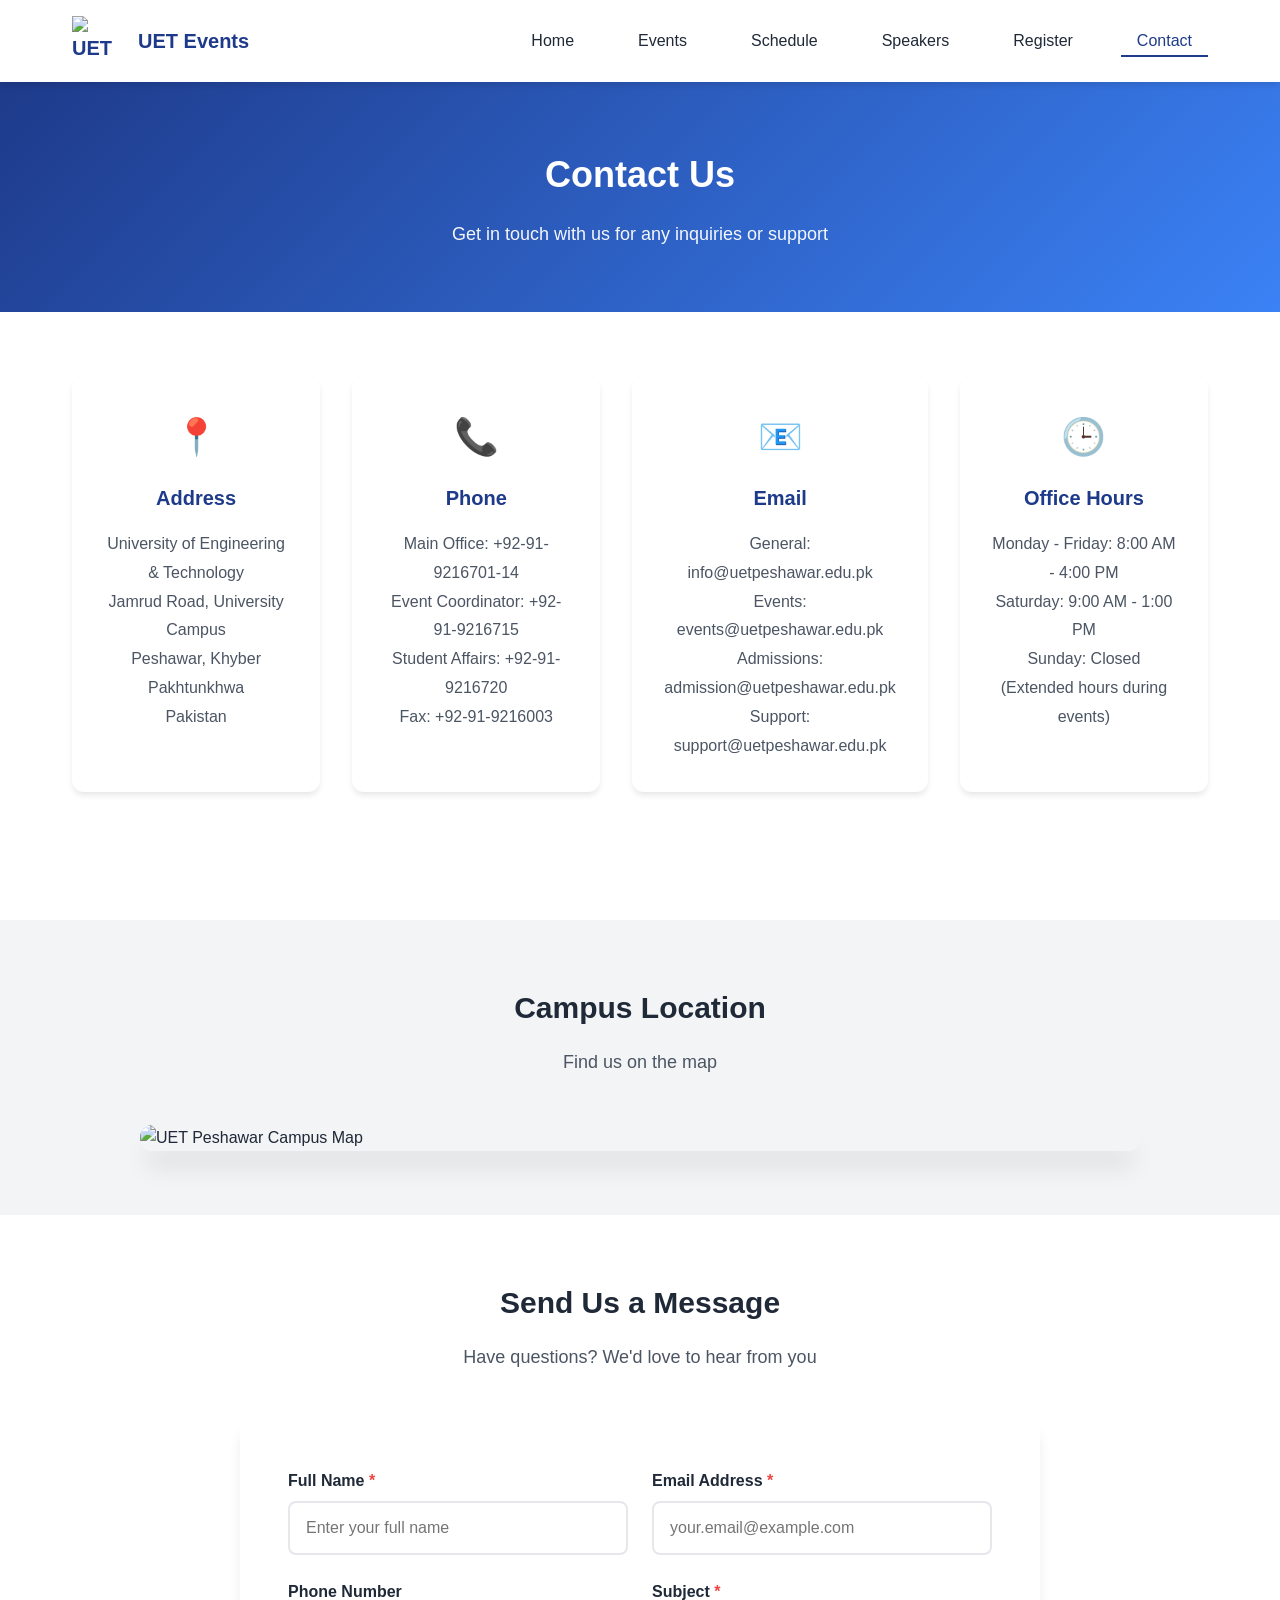
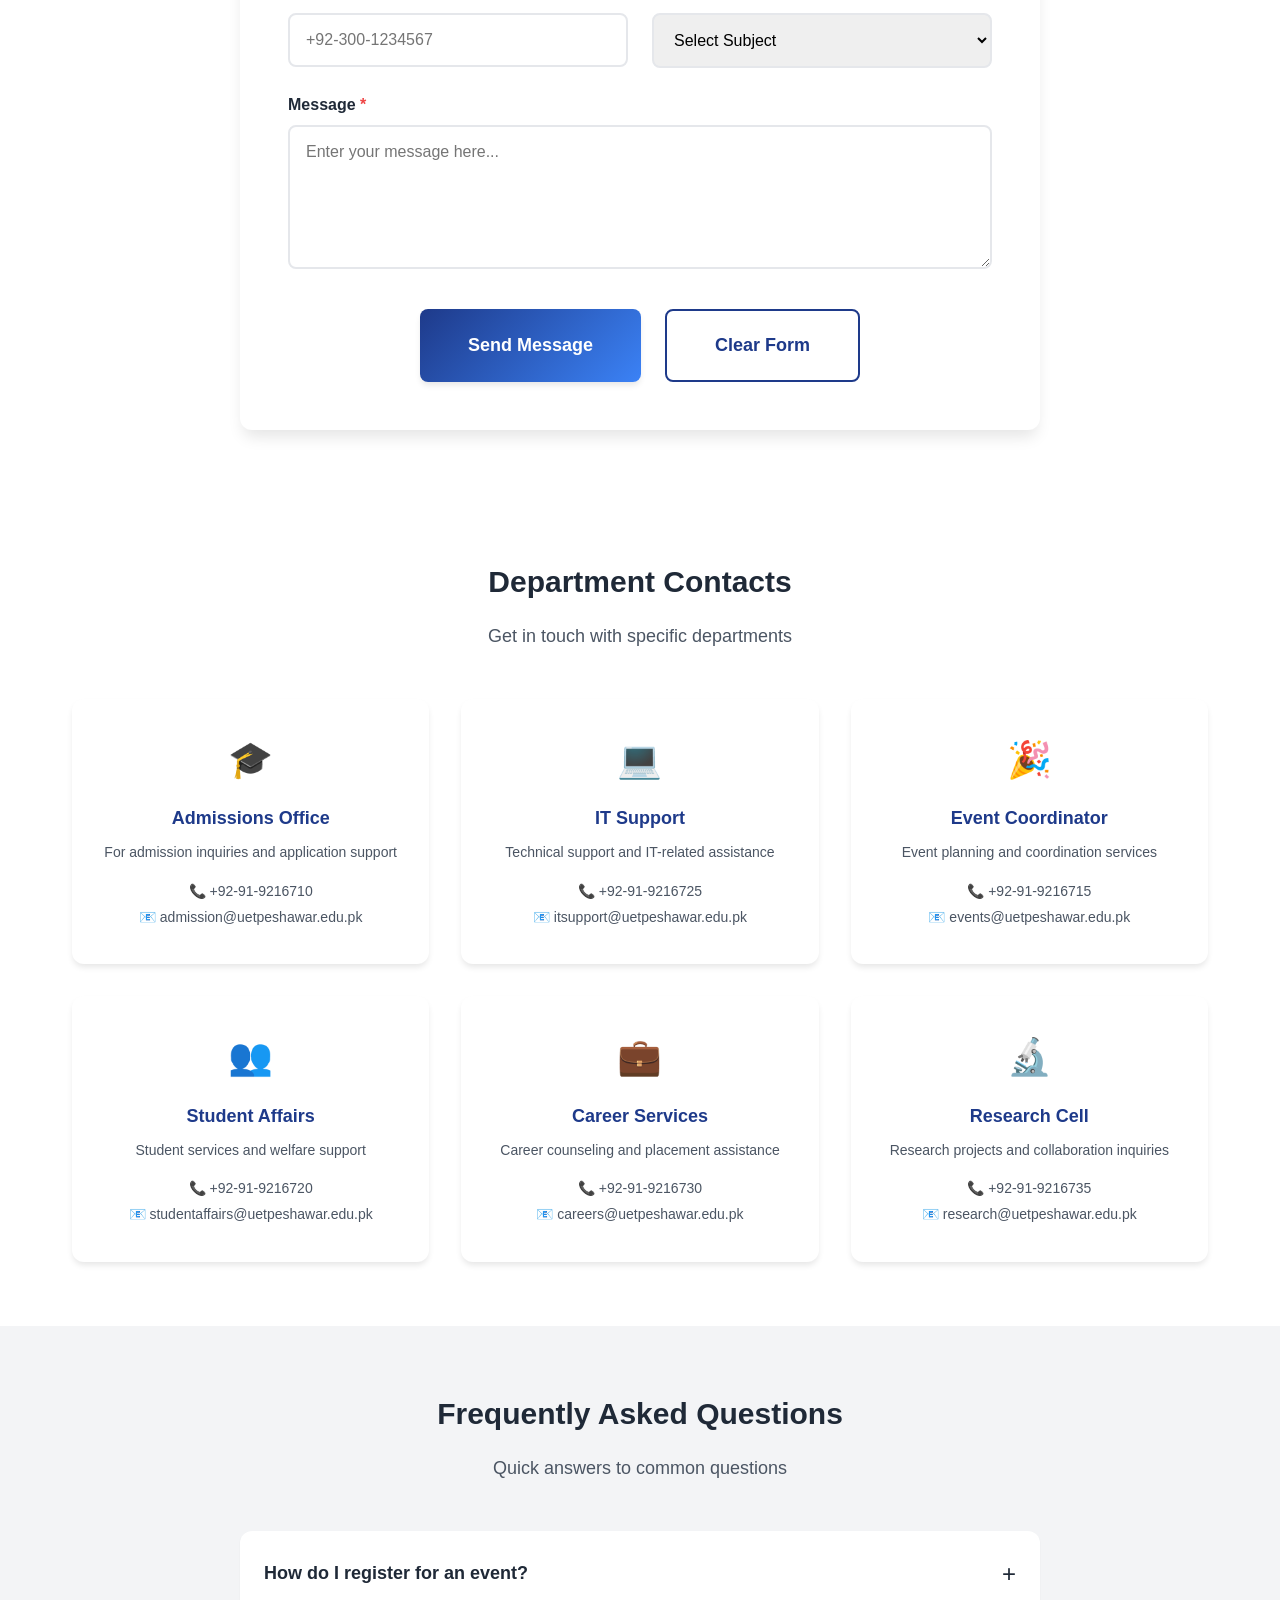
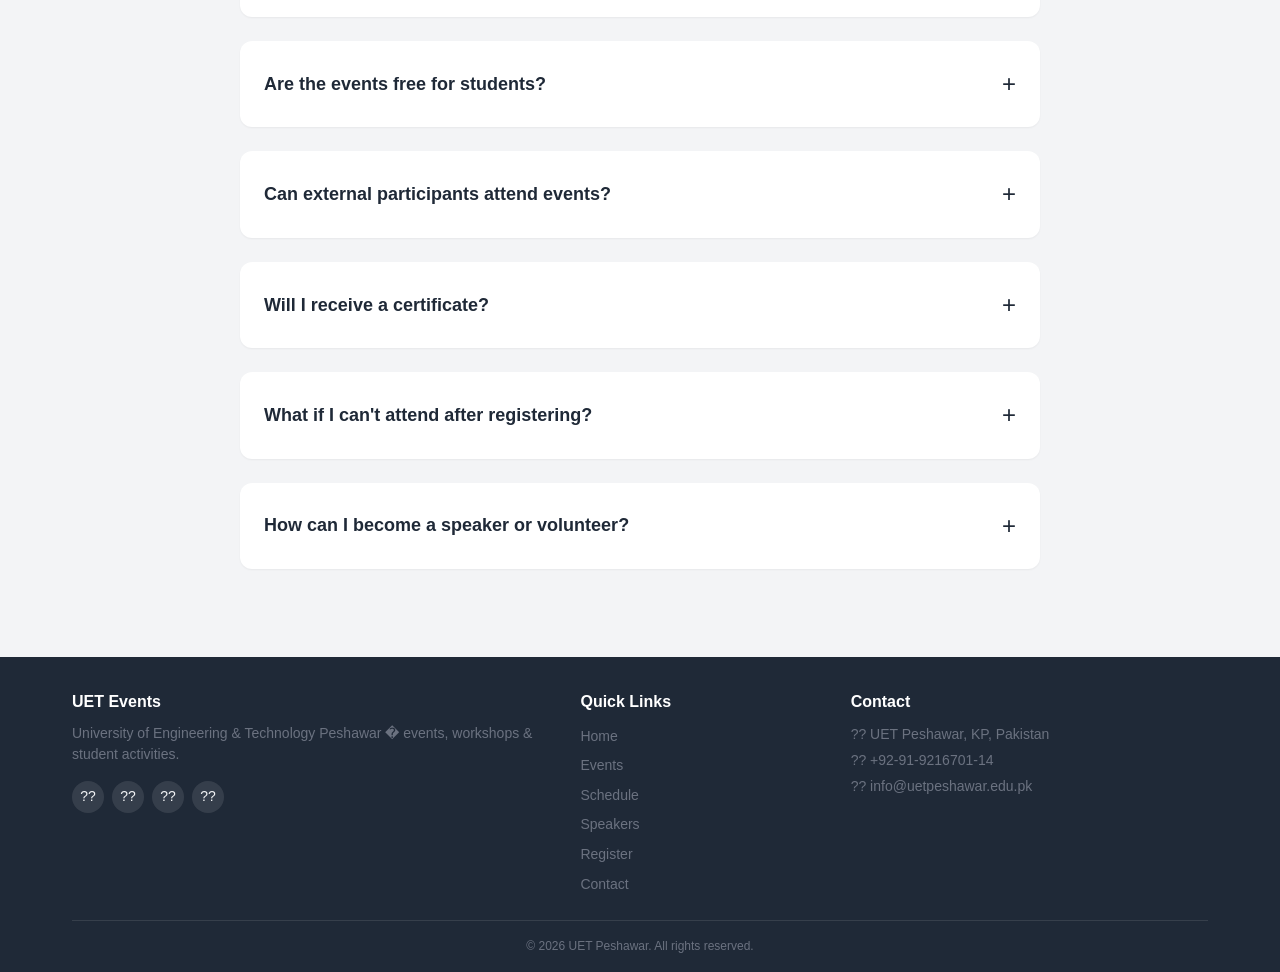
==== contact.html @ 7196884f "Summer Web Development Assignment University Events" ====
<!DOCTYPE html>
<html lang="en">
<head>
    <meta charset="UTF-8">
    <meta name="viewport" content="width=device-width, initial-scale=1.0">
    <meta name="description" content="Contact UET Peshawar Event Management - Get in touch with us">
    <meta name="keywords" content="Contact UET, University Contact, Event Inquiries">
    <title>Contact Us | UET Events - University Event Management</title>
    <link rel="stylesheet" href="style.css">
</head>
<body>
    <!-- Navigation Bar -->
    <header>
        <nav class="navbar">
            <div class="container nav-container">
                <div class="logo">
                    <img src="https://via.placeholder.com/50x50/1e3a8a/ffffff?text=UET" alt="UET Peshawar Logo" class="logo-img">
                    <span class="logo-text">UET Events</span>
                </div>
                
                <input type="checkbox" id="menu-toggle" class="menu-toggle">
                <label for="menu-toggle" class="menu-icon">
                    <span></span>
                    <span></span>
                    <span></span>
                </label>
                
                <ul class="nav-links">
                    <li><a href="index.html" class="nav-link">Home</a></li>
                    <li><a href="events.html" class="nav-link">Events</a></li>
                    <li><a href="schedule.html" class="nav-link">Schedule</a></li>
                    <li><a href="speakers.html" class="nav-link">Speakers</a></li>
                    <li><a href="register.html" class="nav-link">Register</a></li>
                    <li><a href="contact.html" class="nav-link active">Contact</a></li>
                </ul>
            </div>
        </nav>
    </header>

    <!-- Page Header -->
    <section class="page-header">
        <div class="container">
            <h1 class="page-title">Contact Us</h1>
            <p class="page-subtitle">Get in touch with us for any inquiries or support</p>
        </div>
    </section>

    <!-- Main Content -->
    <main>
        <!-- Contact Information Section -->
        <section class="contact-info-section section">
            <div class="container">
                <div class="contact-info-grid">
                    <!-- Address Card -->
                    <div class="info-card">
                        <div class="info-icon">📍</div>
                        <h3 class="info-title">Address</h3>
                        <p class="info-text">
                            University of Engineering & Technology<br>
                            Jamrud Road, University Campus<br>
                            Peshawar, Khyber Pakhtunkhwa<br>
                            Pakistan
                        </p>
                    </div>

                    <!-- Phone Card -->
                    <div class="info-card">
                        <div class="info-icon">📞</div>
                        <h3 class="info-title">Phone</h3>
                        <p class="info-text">
                            Main Office: +92-91-9216701-14<br>
                            Event Coordinator: +92-91-9216715<br>
                            Student Affairs: +92-91-9216720<br>
                            Fax: +92-91-9216003
                        </p>
                    </div>

                    <!-- Email Card -->
                    <div class="info-card">
                        <div class="info-icon">📧</div>
                        <h3 class="info-title">Email</h3>
                        <p class="info-text">
                            General: info@uetpeshawar.edu.pk<br>
                            Events: events@uetpeshawar.edu.pk<br>
                            Admissions: admission@uetpeshawar.edu.pk<br>
                            Support: support@uetpeshawar.edu.pk
                        </p>
                    </div>

                    <!-- Office Hours Card -->
                    <div class="info-card">
                        <div class="info-icon">🕒</div>
                        <h3 class="info-title">Office Hours</h3>
                        <p class="info-text">
                            Monday - Friday: 8:00 AM - 4:00 PM<br>
                            Saturday: 9:00 AM - 1:00 PM<br>
                            Sunday: Closed<br>
                            (Extended hours during events)
                        </p>
                    </div>
                </div>
            </div>
        </section>

        <!-- Map Section -->
        <section class="map-section section">
            <div class="container">
                <h2 class="section-title">Campus Location</h2>
                <p class="section-subtitle">Find us on the map</p>
                
                <div class="map-container">
                    <img src="https://images.unsplash.com/photo-1569336415962-a4bd9f69cd83?w=1000&h=600&fit=crop" alt="UET Peshawar Campus Map" class="campus-map">
                </div>
            </div>
        </section>

        <!-- Contact Form Section -->
        <section class="contact-form-section section">
            <div class="container">
                <div class="contact-form-wrapper">
                    <div class="contact-form-intro">
                        <h2 class="section-title">Send Us a Message</h2>
                        <p class="section-subtitle">Have questions? We'd love to hear from you</p>
                    </div>

                    <form class="contact-form" action="#" method="post">
                        <div class="form-row">
                            <div class="form-group">
                                <label for="name" class="form-label">Full Name <span class="required">*</span></label>
                                <input 
                                    type="text" 
                                    id="name" 
                                    name="name" 
                                    class="form-input" 
                                    placeholder="Enter your full name" 
                                    required
                                >
                            </div>

                            <div class="form-group">
                                <label for="contact-email" class="form-label">Email Address <span class="required">*</span></label>
                                <input 
                                    type="email" 
                                    id="contact-email" 
                                    name="email" 
                                    class="form-input" 
                                    placeholder="your.email@example.com" 
                                    required
                                >
                            </div>
                        </div>

                        <div class="form-row">
                            <div class="form-group">
                                <label for="contact-phone" class="form-label">Phone Number</label>
                                <input 
                                    type="tel" 
                                    id="contact-phone" 
                                    name="phone" 
                                    class="form-input" 
                                    placeholder="+92-300-1234567"
                                    pattern="[+0-9\-]{10,15}"
                                >
                            </div>

                            <div class="form-group">
                                <label for="subject" class="form-label">Subject <span class="required">*</span></label>
                                <select id="subject" name="subject" class="form-select" required>
                                    <option value="">Select Subject</option>
                                    <option value="general">General Inquiry</option>
                                    <option value="event-info">Event Information</option>
                                    <option value="registration">Registration Support</option>
                                    <option value="technical">Technical Issue</option>
                                    <option value="feedback">Feedback</option>
                                    <option value="partnership">Partnership Opportunity</option>
                                    <option value="other">Other</option>
                                </select>
                            </div>
                        </div>

                        <div class="form-group">
                            <label for="message" class="form-label">Message <span class="required">*</span></label>
                            <textarea 
                                id="message" 
                                name="message" 
                                class="form-textarea" 
                                rows="6" 
                                placeholder="Enter your message here..." 
                                required
                            ></textarea>
                        </div>

                        <div class="form-buttons">
                            <button type="submit" class="btn btn-primary btn-large">
                                Send Message
                            </button>
                            <button type="reset" class="btn btn-secondary btn-large">
                                Clear Form
                            </button>
                        </div>
                    </form>
                </div>
            </div>
        </section>

        <!-- Quick Contact Cards Section -->
        <section class="quick-contact-section section">
            <div class="container">
                <h2 class="section-title">Department Contacts</h2>
                <p class="section-subtitle">Get in touch with specific departments</p>
                
                <div class="department-grid">
                    <!-- Admissions Office -->
                    <div class="department-card">
                        <div class="department-icon">🎓</div>
                        <h3 class="department-name">Admissions Office</h3>
                        <p class="department-description">For admission inquiries and application support</p>
                        <div class="department-contact">
                            <p>📞 +92-91-9216710</p>
                            <p>📧 admission@uetpeshawar.edu.pk</p>
                        </div>
                    </div>

                    <!-- IT Support -->
                    <div class="department-card">
                        <div class="department-icon">💻</div>
                        <h3 class="department-name">IT Support</h3>
                        <p class="department-description">Technical support and IT-related assistance</p>
                        <div class="department-contact">
                            <p>📞 +92-91-9216725</p>
                            <p>📧 itsupport@uetpeshawar.edu.pk</p>
                        </div>
                    </div>

                    <!-- Event Coordinator -->
                    <div class="department-card">
                        <div class="department-icon">🎉</div>
                        <h3 class="department-name">Event Coordinator</h3>
                        <p class="department-description">Event planning and coordination services</p>
                        <div class="department-contact">
                            <p>📞 +92-91-9216715</p>
                            <p>📧 events@uetpeshawar.edu.pk</p>
                        </div>
                    </div>

                    <!-- Student Affairs -->
                    <div class="department-card">
                        <div class="department-icon">👥</div>
                        <h3 class="department-name">Student Affairs</h3>
                        <p class="department-description">Student services and welfare support</p>
                        <div class="department-contact">
                            <p>📞 +92-91-9216720</p>
                            <p>📧 studentaffairs@uetpeshawar.edu.pk</p>
                        </div>
                    </div>

                    <!-- Career Services -->
                    <div class="department-card">
                        <div class="department-icon">💼</div>
                        <h3 class="department-name">Career Services</h3>
                        <p class="department-description">Career counseling and placement assistance</p>
                        <div class="department-contact">
                            <p>📞 +92-91-9216730</p>
                            <p>📧 careers@uetpeshawar.edu.pk</p>
                        </div>
                    </div>

                    <!-- Research Cell -->
                    <div class="department-card">
                        <div class="department-icon">🔬</div>
                        <h3 class="department-name">Research Cell</h3>
                        <p class="department-description">Research projects and collaboration inquiries</p>
                        <div class="department-contact">
                            <p>📞 +92-91-9216735</p>
                            <p>📧 research@uetpeshawar.edu.pk</p>
                        </div>
                    </div>
                </div>
            </div>
        </section>

        <!-- FAQ Section -->
        <section class="faq-section section">
            <div class="container">
                <h2 class="section-title">Frequently Asked Questions</h2>
                <p class="section-subtitle">Quick answers to common questions</p>
                
                <div class="faq-container">
                    <!-- FAQ Item 1 -->
                    <div class="faq-item">
                        <input type="checkbox" id="faq1" class="faq-toggle">
                        <label for="faq1" class="faq-question">
                            How do I register for an event?
                            <span class="faq-icon">+</span>
                        </label>
                        <div class="faq-answer">
                            <p>Visit our Registration page, fill out the form with your details, select the event you want to attend, and submit. You'll receive a confirmation email with further instructions.</p>
                        </div>
                    </div>

                    <!-- FAQ Item 2 -->
                    <div class="faq-item">
                        <input type="checkbox" id="faq2" class="faq-toggle">
                        <label for="faq2" class="faq-question">
                            Are the events free for students?
                            <span class="faq-icon">+</span>
                        </label>
                        <div class="faq-answer">
                            <p>Most events are free for UET students. Some specialized workshops or conferences may have a nominal fee to cover materials and resources. Check the specific event details for fee information.</p>
                        </div>
                    </div>

                    <!-- FAQ Item 3 -->
                    <div class="faq-item">
                        <input type="checkbox" id="faq3" class="faq-toggle">
                        <label for="faq3" class="faq-question">
                            Can external participants attend events?
                            <span class="faq-icon">+</span>
                        </label>
                        <div class="faq-answer">
                            <p>Yes, many of our events are open to external participants. However, UET students get priority registration. External participants may need to pay a registration fee for certain events.</p>
                        </div>
                    </div>

                    <!-- FAQ Item 4 -->
                    <div class="faq-item">
                        <input type="checkbox" id="faq4" class="faq-toggle">
                        <label for="faq4" class="faq-question">
                            Will I receive a certificate?
                            <span class="faq-icon">+</span>
                        </label>
                        <div class="faq-answer">
                            <p>Yes, certificates of participation or completion are provided for most workshops, seminars, and conferences. Attendance requirements may apply for certificate eligibility.</p>
                        </div>
                    </div>

                    <!-- FAQ Item 5 -->
                    <div class="faq-item">
                        <input type="checkbox" id="faq5" class="faq-toggle">
                        <label for="faq5" class="faq-question">
                            What if I can't attend after registering?
                            <span class="faq-icon">+</span>
                        </label>
                        <div class="faq-answer">
                            <p>Please inform us as soon as possible by emailing events@uetpeshawar.edu.pk. This helps us manage capacity and allows other students to participate.</p>
                        </div>
                    </div>

                    <!-- FAQ Item 6 -->
                    <div class="faq-item">
                        <input type="checkbox" id="faq6" class="faq-toggle">
                        <label for="faq6" class="faq-question">
                            How can I become a speaker or volunteer?
                            <span class="faq-icon">+</span>
                        </label>
                        <div class="faq-answer">
                            <p>We welcome speakers and volunteers! Contact our Event Coordinator at events@uetpeshawar.edu.pk with your details, areas of expertise (for speakers), or your interest in volunteering.</p>
                        </div>
                    </div>
                </div>
            </div>
        </section>
    </main>

    <!-- Footer -->
    <footer class="footer">
        <div class="container">
            <div class="footer-grid">
                <div class="footer-col">
                    <h3 class="footer-title">UET Events</h3>
                    <p class="footer-text">University of Engineering & Technology Peshawar � events, workshops & student activities.</p>
                    <div class="footer-social">
                        <a href="#" class="social-link" aria-label="Facebook">??</a>
                        <a href="#" class="social-link" aria-label="Twitter">??</a>
                        <a href="#" class="social-link" aria-label="LinkedIn">??</a>
                        <a href="#" class="social-link" aria-label="Instagram">??</a>
                    </div>
                </div>
                <div class="footer-col">
                    <h3 class="footer-title">Quick Links</h3>
                    <ul class="footer-links">
                        <li><a href="index.html" class="footer-link">Home</a></li>
                        <li><a href="events.html" class="footer-link">Events</a></li>
                        <li><a href="schedule.html" class="footer-link">Schedule</a></li>
                        <li><a href="speakers.html" class="footer-link">Speakers</a></li>
                        <li><a href="register.html" class="footer-link">Register</a></li>
                        <li><a href="contact.html" class="footer-link">Contact</a></li>
                    </ul>
                </div>
                <div class="footer-col">
                    <h3 class="footer-title">Contact</h3>
                    <ul class="footer-contact">
                        <li>?? UET Peshawar, KP, Pakistan</li>
                        <li>?? +92-91-9216701-14</li>
                        <li>?? info@uetpeshawar.edu.pk</li>
                    </ul>
                </div>
            </div>
            <div class="footer-bottom">
                <p>&copy; 2026 UET Peshawar. All rights reserved.</p>
            </div>
        </div>
    </footer>
</body>
</html>
---- style.css ----
/* ================================
   UNIVERSITY EVENT MANAGEMENT SYSTEM
   CSS Stylesheet
   ================================ */

/* ================================
   1. CSS RESET & VARIABLES
   ================================ */

* {
    margin: 0;
    padding: 0;
    box-sizing: border-box;
}

:root {
    /* Primary Colors - Blue Theme */
    --primary-color: #1e3a8a;
    --primary-light: #3b82f6;
    --primary-dark: #1e40af;
    --accent-color: #60a5fa;
    
    /* Secondary Colors */
    --secondary-color: #6366f1;
    --secondary-light: #818cf8;
    
    /* Neutral Colors */
    --text-dark: #1f2937;
    --text-medium: #4b5563;
    --text-light: #6b7280;
    --bg-white: #ffffff;
    --bg-light: #f3f4f6;
    --bg-lighter: #f9fafb;
    --border-color: #e5e7eb;
    
    /* Status Colors */
    --success: #10b981;
    --warning: #f59e0b;
    --error: #ef4444;
    --info: #06b6d4;
    
    /* Spacing */
    --spacing-xs: 0.5rem;
    --spacing-sm: 1rem;
    --spacing-md: 1.5rem;
    --spacing-lg: 2rem;
    --spacing-xl: 3rem;
    --spacing-xxl: 4rem;
    
    /* Typography */
    --font-family: 'Segoe UI', Tahoma, Geneva, Verdana, sans-serif;
    --font-size-xs: 0.75rem;
    --font-size-sm: 0.875rem;
    --font-size-base: 1rem;
    --font-size-lg: 1.125rem;
    --font-size-xl: 1.25rem;
    --font-size-2xl: 1.5rem;
    --font-size-3xl: 1.875rem;
    --font-size-4xl: 2.25rem;
    --font-size-5xl: 3rem;
    
    /* Borders & Shadows */
    --border-radius: 8px;
    --border-radius-lg: 12px;
    --border-radius-full: 9999px;
    --box-shadow-sm: 0 1px 2px 0 rgba(0, 0, 0, 0.05);
    --box-shadow: 0 4px 6px -1px rgba(0, 0, 0, 0.1);
    --box-shadow-md: 0 10px 15px -3px rgba(0, 0, 0, 0.1);
    --box-shadow-lg: 0 20px 25px -5px rgba(0, 0, 0, 0.1);
    --box-shadow-xl: 0 25px 50px -12px rgba(0, 0, 0, 0.25);
    
    /* Transitions */
    --transition-fast: all 0.15s ease;
    --transition: all 0.3s ease;
    --transition-slow: all 0.5s ease;
    
    /* Container */
    --container-width: 1200px;
}

/* ================================
   2. GLOBAL STYLES
   ================================ */

html {
    scroll-behavior: smooth;
    font-size: 16px;
}

body {
    font-family: var(--font-family);
    font-size: var(--font-size-base);
    line-height: 1.6;
    color: var(--text-dark);
    background-color: var(--bg-white);
    overflow-x: hidden;
}

img {
    max-width: 100%;
    height: auto;
    display: block;
}

a {
    text-decoration: none;
    color: inherit;
    transition: var(--transition);
}

ul, ol {
    list-style: none;
}

/* ================================
   3. UTILITY CLASSES
   ================================ */

.container {
    max-width: var(--container-width);
    margin: 0 auto;
    padding: 0 var(--spacing-lg);
}

.section {
    padding: var(--spacing-xxl) 0;
}

.section-title {
    font-size: var(--font-size-3xl);
    font-weight: 700;
    color: var(--text-dark);
    text-align: center;
    margin-bottom: var(--spacing-sm);
}

.section-subtitle {
    font-size: var(--font-size-lg);
    color: var(--text-medium);
    text-align: center;
    margin-bottom: var(--spacing-xl);
}

.required {
    color: var(--error);
}

/* ================================
   4. NAVIGATION BAR
   ================================ */

.navbar {
    background: var(--bg-white);
    box-shadow: var(--box-shadow);
    position: sticky;
    top: 0;
    z-index: 1000;
    transition: var(--transition);
}

.nav-container {
    display: flex;
    justify-content: space-between;
    align-items: center;
    padding: var(--spacing-sm) var(--spacing-lg);
}

.logo {
    display: flex;
    align-items: center;
    gap: var(--spacing-sm);
    font-size: var(--font-size-xl);
    font-weight: 700;
    color: var(--primary-color);
}

.logo-img {
    width: 50px;
    height: 50px;
    object-fit: contain;
}

.logo-text {
    font-weight: 700;
}

.menu-toggle {
    display: none;
}

.menu-icon {
    display: none;
    flex-direction: column;
    cursor: pointer;
    gap: 5px;
}

.menu-icon span {
    width: 25px;
    height: 3px;
    background: var(--primary-color);
    border-radius: 3px;
    transition: var(--transition);
}

.nav-links {
    display: flex;
    gap: var(--spacing-lg);
    align-items: center;
}

.nav-link {
    padding: var(--spacing-xs) var(--spacing-sm);
    color: var(--text-dark);
    font-weight: 500;
    position: relative;
    transition: var(--transition);
}

.nav-link::after {
    content: '';
    position: absolute;
    bottom: 0;
    left: 0;
    width: 0;
    height: 2px;
    background: var(--primary-color);
    transition: var(--transition);
}

.nav-link:hover,
.nav-link.active {
    color: var(--primary-color);
}

.nav-link:hover::after,
.nav-link.active::after {
    width: 100%;
}

/* ================================
   5. BUTTONS
   ================================ */

.btn {
    display: inline-block;
    padding: var(--spacing-sm) var(--spacing-lg);
    border: none;
    border-radius: var(--border-radius);
    font-size: var(--font-size-base);
    font-weight: 600;
    text-align: center;
    cursor: pointer;
    transition: var(--transition);
    text-decoration: none;
}

.btn-primary {
    background: linear-gradient(135deg, var(--primary-color), var(--primary-light));
    color: var(--bg-white);
    box-shadow: var(--box-shadow);
}

.btn-primary:hover {
    background: linear-gradient(135deg, var(--primary-dark), var(--primary-color));
    box-shadow: var(--box-shadow-md);
    transform: translateY(-2px);
}

.btn-secondary {
    background: var(--bg-white);
    color: var(--primary-color);
    border: 2px solid var(--primary-color);
}

.btn-secondary:hover {
    background: var(--primary-color);
    color: var(--bg-white);
    transform: translateY(-2px);
}

.btn-outline {
    background: transparent;
    color: var(--primary-color);
    border: 2px solid var(--primary-color);
}

.btn-outline:hover {
    background: var(--primary-color);
    color: var(--bg-white);
    transform: translateY(-2px);
}

.btn-large {
    padding: var(--spacing-md) var(--spacing-xl);
    font-size: var(--font-size-lg);
}

/* ================================
   6. HERO SECTION
   ================================ */

.hero {
    position: relative;
    height: 600px;
    display: flex;
    align-items: center;
    justify-content: center;
    background: linear-gradient(135deg, var(--primary-dark) 0%, var(--primary-color) 50%, var(--primary-light) 100%);
    color: var(--bg-white);
    overflow: hidden;
}

.hero::before {
    content: '';
    position: absolute;
    top: 0;
    left: 0;
    right: 0;
    bottom: 0;
    background: url('images/hero/hero-banner.jpg') center/cover no-repeat;
    opacity: 0.2;
    z-index: 0;
}

.hero-overlay {
    position: absolute;
    top: 0;
    left: 0;
    right: 0;
    bottom: 0;
    background: linear-gradient(135deg, rgba(30, 58, 138, 0.9), rgba(59, 130, 246, 0.8));
    z-index: 1;
}

.hero-content {
    position: relative;
    z-index: 2;
    text-align: center;
    max-width: 800px;
    padding: var(--spacing-lg);
    animation: fadeInUp 1s ease;
}

.hero-title {
    font-size: var(--font-size-5xl);
    font-weight: 700;
    margin-bottom: var(--spacing-md);
    animation: fadeInUp 1s ease 0.2s both;
}

.hero-subtitle {
    font-size: var(--font-size-xl);
    margin-bottom: var(--spacing-xl);
    opacity: 0.95;
    animation: fadeInUp 1s ease 0.4s both;
}

.hero-buttons {
    display: flex;
    gap: var(--spacing-md);
    justify-content: center;
    flex-wrap: wrap;
    animation: fadeInUp 1s ease 0.6s both;
}

/* ================================
   7. PAGE HEADER
   ================================ */

.page-header {
    background: linear-gradient(135deg, var(--primary-color), var(--primary-light));
    color: var(--bg-white);
    padding: var(--spacing-xxl) 0;
    text-align: center;
}

.page-title {
    font-size: var(--font-size-4xl);
    font-weight: 700;
    margin-bottom: var(--spacing-sm);
}

.page-subtitle {
    font-size: var(--font-size-lg);
    opacity: 0.95;
}

/* ================================
   8. EVENT CARDS
   ================================ */

.events-grid {
    display: grid;
    grid-template-columns: repeat(4, 1fr);
    gap: var(--spacing-lg);
}

.featured-grid {
    grid-template-columns: repeat(3, 1fr);
}

.event-card {
    background: var(--bg-white);
    border-radius: var(--border-radius-lg);
    overflow: hidden;
    box-shadow: var(--box-shadow);
    transition: var(--transition);
    animation: fadeInUp 0.6s ease;
}

.event-card:hover {
    transform: translateY(-10px);
    box-shadow: var(--box-shadow-xl);
}

.event-image {
    position: relative;
    width: 100%;
    height: 200px;
    overflow: hidden;
}

.event-image img {
    width: 100%;
    height: 100%;
    object-fit: cover;
    transition: var(--transition);
}

.event-card:hover .event-image img {
    transform: scale(1.1);
}

.event-badge {
    position: absolute;
    top: var(--spacing-sm);
    right: var(--spacing-sm);
    padding: var(--spacing-xs) var(--spacing-sm);
    border-radius: var(--border-radius-full);
    font-size: var(--font-size-xs);
    font-weight: 600;
    color: var(--bg-white);
    text-transform: uppercase;
}

.badge-workshop { background: var(--primary-color); }
.badge-sports { background: var(--success); }
.badge-seminar { background: var(--secondary-color); }
.badge-cultural { background: var(--warning); }
.badge-hackathon { background: var(--error); }
.badge-career { background: var(--info); }
.badge-conference { background: var(--primary-dark); }

.event-content {
    padding: var(--spacing-md);
}

.event-title {
    font-size: var(--font-size-xl);
    font-weight: 700;
    color: var(--text-dark);
    margin-bottom: var(--spacing-sm);
}

.event-meta {
    display: flex;
    flex-direction: column;
    gap: var(--spacing-xs);
    margin-bottom: var(--spacing-sm);
    color: var(--text-medium);
    font-size: var(--font-size-sm);
}

.event-organizer {
    color: var(--text-medium);
    font-size: var(--font-size-sm);
    margin-bottom: var(--spacing-sm);
}

.event-description {
    color: var(--text-medium);
    font-size: var(--font-size-sm);
    line-height: 1.6;
    margin-bottom: var(--spacing-md);
}

/* ================================
   9. STATISTICS SECTION
   ================================ */

.statistics {
    background: linear-gradient(135deg, var(--primary-color), var(--primary-light));
    color: var(--bg-white);
}

.stats-grid {
    display: grid;
    grid-template-columns: repeat(4, 1fr);
    gap: var(--spacing-xl);
}

.stat-card {
    text-align: center;
    padding: var(--spacing-lg);
    animation: fadeInUp 0.8s ease;
}

.stat-icon {
    font-size: var(--font-size-5xl);
    margin-bottom: var(--spacing-sm);
    animation: bounce 2s infinite;
}

.stat-number {
    font-size: var(--font-size-4xl);
    font-weight: 700;
    margin-bottom: var(--spacing-xs);
    animation: countUp 2s ease;
}

.stat-label {
    font-size: var(--font-size-lg);
    opacity: 0.95;
}

/* ================================
   10. TIMELINE SECTION
   ================================ */

.timeline-section {
    background: var(--bg-light);
}

.timeline {
    position: relative;
    max-width: 800px;
    margin: 0 auto;
    padding: var(--spacing-lg) 0;
}

.timeline::before {
    content: '';
    position: absolute;
    left: 50%;
    transform: translateX(-50%);
    width: 4px;
    height: 100%;
    background: linear-gradient(to bottom, var(--primary-color), var(--primary-light));
}

.timeline-item {
    display: flex;
    justify-content: flex-start;
    position: relative;
    margin-bottom: var(--spacing-xl);
    animation: fadeInUp 0.6s ease;
}

.timeline-item:nth-child(even) {
    justify-content: flex-end;
}

.timeline-content {
    width: 45%;
    background: var(--bg-white);
    padding: var(--spacing-md);
    border-radius: var(--border-radius-lg);
    box-shadow: var(--box-shadow);
    position: relative;
}

.timeline-content::before {
    content: '';
    position: absolute;
    width: 20px;
    height: 20px;
    background: var(--primary-color);
    border-radius: 50%;
    top: 20px;
}

.timeline-item:nth-child(odd) .timeline-content::before {
    right: -62px;
}

.timeline-item:nth-child(even) .timeline-content::before {
    left: -62px;
}

.timeline-date {
    color: var(--primary-color);
    font-weight: 700;
    font-size: var(--font-size-sm);
    margin-bottom: var(--spacing-xs);
}

.timeline-title {
    font-size: var(--font-size-xl);
    font-weight: 700;
    margin-bottom: var(--spacing-xs);
}

.timeline-description {
    color: var(--text-medium);
    font-size: var(--font-size-sm);
}

/* ================================
   11. TESTIMONIALS SECTION
   ================================ */

.testimonials {
    background: var(--bg-light);
}

.testimonials-grid {
    display: grid;
    grid-template-columns: repeat(3, 1fr);
    gap: var(--spacing-lg);
}

.testimonial-card {
    background: var(--bg-white);
    padding: var(--spacing-lg);
    border-radius: var(--border-radius-lg);
    box-shadow: var(--box-shadow);
    transition: var(--transition);
    animation: fadeInUp 0.6s ease;
}

.testimonial-card:hover {
    transform: translateY(-5px);
    box-shadow: var(--box-shadow-lg);
}

.testimonial-stars {
    font-size: var(--font-size-lg);
    margin-bottom: var(--spacing-sm);
    color: var(--warning);
}

.testimonial-text {
    color: var(--text-medium);
    font-size: var(--font-size-base);
    line-height: 1.8;
    margin-bottom: var(--spacing-md);
    font-style: italic;
}

.testimonial-author {
    display: flex;
    align-items: center;
    gap: var(--spacing-sm);
}

.testimonial-img {
    width: 50px;
    height: 50px;
    border-radius: 50%;
    object-fit: cover;
}

.testimonial-name {
    font-weight: 700;
    color: var(--text-dark);
    font-size: var(--font-size-base);
    margin-bottom: 2px;
}

.testimonial-role {
    color: var(--text-light);
    font-size: var(--font-size-sm);
}

/* ================================
   12. GALLERY SECTION
   ================================ */

.gallery-grid {
    display: grid;
    grid-template-columns: repeat(3, 1fr);
    gap: var(--spacing-md);
}

.gallery-item {
    position: relative;
    aspect-ratio: 1;
    overflow: hidden;
    border-radius: var(--border-radius-lg);
    cursor: pointer;
}

.gallery-item img {
    width: 100%;
    height: 100%;
    object-fit: cover;
    transition: var(--transition);
}

.gallery-overlay {
    position: absolute;
    top: 0;
    left: 0;
    right: 0;
    bottom: 0;
    background: rgba(30, 58, 138, 0.9);
    display: flex;
    align-items: center;
    justify-content: center;
    opacity: 0;
    transition: var(--transition);
}

.gallery-item:hover .gallery-overlay {
    opacity: 1;
}

.gallery-item:hover img {
    transform: scale(1.1);
}

.gallery-caption {
    color: var(--bg-white);
    font-size: var(--font-size-lg);
    font-weight: 600;
}

/* ================================
   13. SPONSORS SECTION
   ================================ */

.sponsors-grid {
    display: grid;
    grid-template-columns: repeat(6, 1fr);
    gap: var(--spacing-lg);
}

.sponsor-card {
    background: var(--bg-white);
    padding: var(--spacing-md);
    border-radius: var(--border-radius-lg);
    box-shadow: var(--box-shadow-sm);
    display: flex;
    align-items: center;
    justify-content: center;
    transition: var(--transition);
}

.sponsor-logo {
    max-width: 100%;
    max-height: 80px;
    filter: grayscale(100%);
    opacity: 0.7;
    transition: var(--transition);
}

.sponsor-card:hover .sponsor-logo {
    filter: grayscale(0%);
    opacity: 1;
}

.sponsor-card:hover {
    transform: translateY(-5px);
    box-shadow: var(--box-shadow-md);
}

/* ================================
   14. NEWSLETTER SECTION
   ================================ */

.newsletter {
    background: linear-gradient(135deg, var(--secondary-color), var(--secondary-light));
    color: var(--bg-white);
}

.newsletter-content {
    max-width: 600px;
    margin: 0 auto;
    text-align: center;
}

.newsletter-title {
    font-size: var(--font-size-3xl);
    font-weight: 700;
    margin-bottom: var(--spacing-sm);
}

.newsletter-text {
    font-size: var(--font-size-lg);
    margin-bottom: var(--spacing-lg);
    opacity: 0.95;
}

.newsletter-form {
    display: flex;
    gap: var(--spacing-sm);
    max-width: 500px;
    margin: 0 auto;
}

.newsletter-input {
    flex: 1;
    padding: var(--spacing-md);
    border: none;
    border-radius: var(--border-radius);
    font-size: var(--font-size-base);
}

.newsletter-input:focus {
    outline: none;
    box-shadow: 0 0 0 3px rgba(255, 255, 255, 0.3);
}

/* ================================
   15. SCHEDULE TABLE
   ================================ */

.schedule-intro {
    text-align: center;
    margin-bottom: var(--spacing-xl);
}

.table-container {
    overflow-x: auto;
    margin-bottom: var(--spacing-xl);
}

.schedule-table {
    width: 100%;
    border-collapse: collapse;
    background: var(--bg-white);
    box-shadow: var(--box-shadow);
    border-radius: var(--border-radius-lg);
    overflow: hidden;
}

.schedule-table thead {
    background: linear-gradient(135deg, var(--primary-color), var(--primary-light));
    color: var(--bg-white);
}

.schedule-table th {
    padding: var(--spacing-md);
    text-align: left;
    font-weight: 600;
    font-size: var(--font-size-base);
}

.schedule-table td {
    padding: var(--spacing-md);
    border-bottom: 1px solid var(--border-color);
}

.schedule-table tbody tr:nth-child(odd) {
    background-color: var(--bg-lighter);
}

.schedule-table tbody tr:nth-child(even) {
    background-color: var(--bg-white);
}

.schedule-table tbody tr:hover {
    background-color: var(--bg-light);
    transform: scale(1.01);
    box-shadow: var(--box-shadow-sm);
    transition: var(--transition);
}

.category-badge {
    padding: var(--spacing-xs) var(--spacing-sm);
    border-radius: var(--border-radius-full);
    font-size: var(--font-size-xs);
    font-weight: 600;
    color: var(--bg-white);
    display: inline-block;
}

.badge-general { background: var(--text-medium); }
.badge-technical { background: var(--primary-color); }
.badge-break { background: var(--text-light); }
.badge-competition { background: var(--warning); }
.badge-networking { background: var(--info); }

.schedule-notes {
    background: var(--bg-light);
    padding: var(--spacing-lg);
    border-radius: var(--border-radius-lg);
    border-left: 4px solid var(--primary-color);
}

.schedule-notes h3 {
    color: var(--primary-color);
    margin-bottom: var(--spacing-sm);
}

.schedule-notes ul {
    list-style: disc;
    padding-left: var(--spacing-lg);
}

.schedule-notes li {
    color: var(--text-medium);
    margin-bottom: var(--spacing-xs);
}

/* ================================
   16. SPEAKERS PAGE
   ================================ */

.speakers-grid {
    display: grid;
    grid-template-columns: repeat(2, 1fr);
    gap: var(--spacing-xl);
}

.speaker-card {
    background: var(--bg-white);
    border-radius: var(--border-radius-lg);
    box-shadow: var(--box-shadow);
    overflow: hidden;
    transition: var(--transition);
    animation: fadeInUp 0.6s ease;
}

.speaker-card:hover {
    transform: translateY(-5px);
    box-shadow: var(--box-shadow-lg);
}

.speaker-image-wrapper {
    width: 100%;
    height: 300px;
    overflow: hidden;
}

.speaker-image {
    width: 100%;
    height: 100%;
    object-fit: cover;
    transition: var(--transition);
}

.speaker-card:hover .speaker-image {
    transform: scale(1.05);
}

.speaker-content {
    padding: var(--spacing-lg);
}

.speaker-name {
    font-size: var(--font-size-2xl);
    font-weight: 700;
    color: var(--text-dark);
    margin-bottom: var(--spacing-xs);
}

.speaker-designation {
    font-size: var(--font-size-lg);
    color: var(--primary-color);
    font-weight: 600;
    margin-bottom: 4px;
}

.speaker-department {
    font-size: var(--font-size-base);
    color: var(--text-medium);
    margin-bottom: var(--spacing-md);
}

.speaker-bio {
    color: var(--text-medium);
    line-height: 1.8;
    margin-bottom: var(--spacing-md);
}

.speaker-social {
    display: flex;
    gap: var(--spacing-sm);
}

.social-icon {
    width: 40px;
    height: 40px;
    display: flex;
    align-items: center;
    justify-content: center;
    background: var(--bg-light);
    border-radius: 50%;
    font-size: var(--font-size-lg);
    transition: var(--transition);
}

.social-icon:hover {
    background: var(--primary-color);
    color: var(--bg-white);
    transform: translateY(-3px);
}

/* ================================
   17. REGISTRATION FORM
   ================================ */

.registration-wrapper {
    max-width: 900px;
    margin: 0 auto;
}

.registration-intro {
    text-align: center;
    margin-bottom: var(--spacing-xl);
}

.registration-form {
    background: var(--bg-white);
    padding: var(--spacing-xl);
    border-radius: var(--border-radius-lg);
    box-shadow: var(--box-shadow-md);
}

.form-fieldset {
    border: 2px solid var(--border-color);
    border-radius: var(--border-radius-lg);
    padding: var(--spacing-lg);
    margin-bottom: var(--spacing-lg);
}

.fieldset-legend {
    font-size: var(--font-size-xl);
    font-weight: 700;
    color: var(--primary-color);
    padding: 0 var(--spacing-sm);
}

.form-group {
    margin-bottom: var(--spacing-md);
}

.form-row {
    display: grid;
    grid-template-columns: repeat(2, 1fr);
    gap: var(--spacing-md);
}

.form-label {
    display: block;
    font-weight: 600;
    color: var(--text-dark);
    margin-bottom: var(--spacing-xs);
}

.form-input,
.form-select,
.form-textarea {
    width: 100%;
    padding: var(--spacing-sm);
    border: 2px solid var(--border-color);
    border-radius: var(--border-radius);
    font-size: var(--font-size-base);
    font-family: var(--font-family);
    transition: var(--transition);
}

.form-input:focus,
.form-select:focus,
.form-textarea:focus {
    outline: none;
    border-color: var(--primary-color);
    box-shadow: 0 0 0 3px rgba(30, 58, 138, 0.1);
}

.form-textarea {
    resize: vertical;
    min-height: 100px;
}

.radio-group,
.checkbox-group {
    display: flex;
    flex-direction: column;
    gap: var(--spacing-sm);
}

.radio-label,
.checkbox-label {
    display: flex;
    align-items: center;
    gap: var(--spacing-xs);
    cursor: pointer;
    color: var(--text-medium);
}

.radio-label input[type="radio"],
.checkbox-label input[type="checkbox"] {
    width: 18px;
    height: 18px;
    cursor: pointer;
}

.terms-label {
    align-items: flex-start;
}

.link {
    color: var(--primary-color);
    text-decoration: underline;
}

.link:hover {
    color: var(--primary-dark);
}

.form-buttons {
    display: flex;
    gap: var(--spacing-md);
    justify-content: center;
    margin-top: var(--spacing-lg);
}

/* ================================
   18. CONTACT PAGE
   ================================ */

.contact-info-grid {
    display: grid;
    grid-template-columns: repeat(4, 1fr);
    gap: var(--spacing-lg);
    margin-bottom: var(--spacing-xxl);
}

.info-card {
    background: var(--bg-white);
    padding: var(--spacing-lg);
    border-radius: var(--border-radius-lg);
    box-shadow: var(--box-shadow);
    text-align: center;
    transition: var(--transition);
}

.info-card:hover {
    transform: translateY(-5px);
    box-shadow: var(--box-shadow-md);
}

.info-icon {
    font-size: var(--font-size-4xl);
    margin-bottom: var(--spacing-sm);
}

.info-title {
    font-size: var(--font-size-xl);
    font-weight: 700;
    color: var(--primary-color);
    margin-bottom: var(--spacing-sm);
}

.info-text {
    color: var(--text-medium);
    line-height: 1.8;
}

.map-section {
    background: var(--bg-light);
}

.map-container {
    max-width: 1000px;
    margin: 0 auto;
    border-radius: var(--border-radius-lg);
    overflow: hidden;
    box-shadow: var(--box-shadow-lg);
}

.campus-map {
    width: 100%;
    height: auto;
    display: block;
}

.contact-form-wrapper {
    max-width: 800px;
    margin: 0 auto;
}

.contact-form-intro {
    text-align: center;
    margin-bottom: var(--spacing-xl);
}

.contact-form {
    background: var(--bg-white);
    padding: var(--spacing-xl);
    border-radius: var(--border-radius-lg);
    box-shadow: var(--box-shadow-md);
}

.department-grid {
    display: grid;
    grid-template-columns: repeat(3, 1fr);
    gap: var(--spacing-lg);
}

.department-card {
    background: var(--bg-white);
    padding: var(--spacing-lg);
    border-radius: var(--border-radius-lg);
    box-shadow: var(--box-shadow);
    text-align: center;
    transition: var(--transition);
}

.department-card:hover {
    transform: translateY(-5px);
    box-shadow: var(--box-shadow-md);
    border: 2px solid var(--primary-light);
}

.department-icon {
    font-size: var(--font-size-4xl);
    margin-bottom: var(--spacing-sm);
}

.department-name {
    font-size: var(--font-size-lg);
    font-weight: 700;
    color: var(--primary-color);
    margin-bottom: var(--spacing-xs);
}

.department-description {
    color: var(--text-medium);
    font-size: var(--font-size-sm);
    margin-bottom: var(--spacing-sm);
}

.department-contact {
    color: var(--text-medium);
    font-size: var(--font-size-sm);
}

.department-contact p {
    margin-bottom: 4px;
}

/* ================================
   19. FAQ SECTION (CSS-only Accordion)
   ================================ */

.faq-section {
    background: var(--bg-light);
}

.faq-container {
    max-width: 800px;
    margin: 0 auto;
}

.faq-item {
    background: var(--bg-white);
    margin-bottom: var(--spacing-md);
    border-radius: var(--border-radius-lg);
    box-shadow: var(--box-shadow-sm);
    overflow: hidden;
}

.faq-toggle {
    display: none;
}

.faq-question {
    display: flex;
    justify-content: space-between;
    align-items: center;
    padding: var(--spacing-md);
    font-size: var(--font-size-lg);
    font-weight: 600;
    color: var(--text-dark);
    cursor: pointer;
    transition: var(--transition);
}

.faq-question:hover {
    background: var(--bg-light);
    color: var(--primary-color);
}

.faq-icon {
    font-size: var(--font-size-2xl);
    font-weight: 400;
    transition: var(--transition);
}

.faq-answer {
    max-height: 0;
    overflow: hidden;
    transition: max-height 0.4s ease;
}

.faq-answer p {
    padding: 0 var(--spacing-md) var(--spacing-md);
    color: var(--text-medium);
    line-height: 1.8;
}

.faq-toggle:checked ~ .faq-answer {
    max-height: 500px;
}

.faq-toggle:checked ~ .faq-question .faq-icon {
    transform: rotate(45deg);
}

/* ================================
   20. FOOTER
   ================================ */

.footer {
    background: var(--text-dark);
    color: var(--bg-light);
    padding: var(--spacing-lg) 0 var(--spacing-sm);
}

.footer-grid {
    display: grid;
    grid-template-columns: 2fr 1fr 1.5fr;
    gap: var(--spacing-lg);
    margin-bottom: var(--spacing-md);
}

.footer-title {
    font-size: var(--font-size-base);
    font-weight: 700;
    margin-bottom: var(--spacing-xs);
    color: var(--bg-white);
}

.footer-text {
    color: var(--text-light);
    font-size: var(--font-size-sm);
    line-height: 1.5;
    margin-bottom: var(--spacing-sm);
}

.footer-social {
    display: flex;
    gap: var(--spacing-xs);
}

.social-link {
    width: 32px;
    height: 32px;
    display: flex;
    align-items: center;
    justify-content: center;
    background: rgba(255, 255, 255, 0.1);
    border-radius: 50%;
    font-size: var(--font-size-sm);
    transition: var(--transition);
}

.social-link:hover {
    background: var(--primary-color);
    transform: translateY(-2px);
}

.footer-links {
    display: flex;
    flex-direction: column;
    gap: 4px;
}

.footer-link {
    color: var(--text-light);
    font-size: var(--font-size-sm);
    transition: var(--transition);
}

.footer-link:hover {
    color: var(--primary-light);
    padding-left: 4px;
}

.footer-contact {
    display: flex;
    flex-direction: column;
    gap: 4px;
    color: var(--text-light);
    font-size: var(--font-size-sm);
}

.footer-bottom {
    text-align: center;
    padding-top: var(--spacing-sm);
    border-top: 1px solid rgba(255, 255, 255, 0.1);
    color: var(--text-light);
    font-size: var(--font-size-xs);
}

/* ================================
   21. ANIMATIONS
   ================================ */

@keyframes fadeInUp {
    from {
        opacity: 0;
        transform: translateY(30px);
    }
    to {
        opacity: 1;
        transform: translateY(0);
    }
}

@keyframes fadeIn {
    from {
        opacity: 0;
    }
    to {
        opacity: 1;
    }
}

@keyframes slideInRight {
    from {
        opacity: 0;
        transform: translateX(-50px);
    }
    to {
        opacity: 1;
        transform: translateX(0);
    }
}

@keyframes bounce {
    0%, 100% {
        transform: translateY(0);
    }
    50% {
        transform: translateY(-10px);
    }
}

@keyframes pulse {
    0%, 100% {
        transform: scale(1);
    }
    50% {
        transform: scale(1.05);
    }
}

@keyframes countUp {
    from {
        opacity: 0;
        transform: scale(0.5);
    }
    to {
        opacity: 1;
        transform: scale(1);
    }
}

/* ================================
   22. RESPONSIVE DESIGN (MEDIA QUERIES)
   ================================ */

/* Large Desktop */
@media (max-width: 1199px) {
    :root {
        --container-width: 960px;
    }
    
    .events-grid {
        grid-template-columns: repeat(3, 1fr);
    }
}

/* Tablet */
@media (max-width: 991px) {
    :root {
        --container-width: 720px;
        --font-size-5xl: 2.5rem;
        --font-size-4xl: 2rem;
        --font-size-3xl: 1.75rem;
    }
    
    .events-grid,
    .featured-grid {
        grid-template-columns: repeat(2, 1fr);
    }
    
    .stats-grid {
        grid-template-columns: repeat(2, 1fr);
    }
    
    .testimonials-grid {
        grid-template-columns: repeat(2, 1fr);
    }
    
    .gallery-grid {
        grid-template-columns: repeat(2, 1fr);
    }
    
    .sponsors-grid {
        grid-template-columns: repeat(3, 1fr);
    }
    
    .speakers-grid {
        grid-template-columns: 1fr;
    }
    
    .footer-grid {
        grid-template-columns: repeat(2, 1fr);
    }
    
    .contact-info-grid {
        grid-template-columns: repeat(2, 1fr);
    }
    
    .department-grid {
        grid-template-columns: repeat(2, 1fr);
    }
    
    .hero {
        height: 500px;
    }
    
    .timeline::before {
        left: 20px;
    }
    
    .timeline-item,
    .timeline-item:nth-child(even) {
        justify-content: flex-start;
        padding-left: 50px;
    }
    
    .timeline-content {
        width: 100%;
    }
    
    .timeline-item .timeline-content::before,
    .timeline-item:nth-child(even) .timeline-content::before {
        left: -40px;
        right: auto;
    }
}

/* Mobile */
@media (max-width: 767px) {
    :root {
        --container-width: 540px;
        --spacing-xl: 2rem;
        --spacing-xxl: 3rem;
    }
    
    /* Navigation */
    .menu-icon {
        display: flex;
    }
    
    .nav-links {
        position: absolute;
        top: 100%;
        left: 0;
        right: 0;
        background: var(--bg-white);
        flex-direction: column;
        padding: var(--spacing-md);
        box-shadow: var(--box-shadow-md);
        max-height: 0;
        overflow: hidden;
        transition: var(--transition);
    }
    
    .menu-toggle:checked ~ .nav-links {
        max-height: 500px;
    }
    
    .menu-toggle:checked ~ .menu-icon span:nth-child(1) {
        transform: rotate(45deg) translateY(8px);
    }
    
    .menu-toggle:checked ~ .menu-icon span:nth-child(2) {
        opacity: 0;
    }
    
    .menu-toggle:checked ~ .menu-icon span:nth-child(3) {
        transform: rotate(-45deg) translateY(-8px);
    }
    
    /* Grid Layouts */
    .events-grid,
    .featured-grid,
    .stats-grid,
    .testimonials-grid,
    .gallery-grid,
    .sponsors-grid,
    .speakers-grid,
    .footer-grid,
    .contact-info-grid,
    .department-grid {
        grid-template-columns: 1fr;
    }
    
    /* Hero */
    .hero {
        height: 400px;
    }
    
    .hero-title {
        font-size: var(--font-size-3xl);
    }
    
    .hero-subtitle {
        font-size: var(--font-size-lg);
    }
    
    .hero-buttons {
        flex-direction: column;
    }
    
    /* Forms */
    .form-row {
        grid-template-columns: 1fr;
    }
    
    .form-buttons {
        flex-direction: column;
    }
    
    .btn-large {
        width: 100%;
    }
    
    .newsletter-form {
        flex-direction: column;
    }
    
    /* Table Responsive */
    .schedule-table {
        display: block;
    }
    
    .schedule-table thead {
        display: none;
    }
    
    .schedule-table tbody,
    .schedule-table tr,
    .schedule-table td {
        display: block;
        width: 100%;
    }
    
    .schedule-table tr {
        margin-bottom: var(--spacing-md);
        border: 1px solid var(--border-color);
        border-radius: var(--border-radius);
        overflow: hidden;
    }
    
    .schedule-table td {
        text-align: right;
        padding-left: 50%;
        position: relative;
        border-bottom: 1px solid var(--border-color);
    }
    
    .schedule-table td:last-child {
        border-bottom: none;
    }
    
    .schedule-table td::before {
        content: attr(data-label);
        position: absolute;
        left: 0;
        width: 50%;
        padding-left: var(--spacing-sm);
        font-weight: 700;
        text-align: left;
        color: var(--primary-color);
    }
    
    /* Section Padding */
    .section {
        padding: var(--spacing-xl) 0;
    }
    
    /* Typography */
    .page-title {
        font-size: var(--font-size-3xl);
    }
    
    .section-title {
        font-size: var(--font-size-2xl);
    }
}

/* Small Mobile */
@media (max-width: 480px) {
    :root {
        --spacing-lg: 1rem;
        --spacing-xl: 1.5rem;
        --spacing-xxl: 2rem;
    }
    
    .container {
        padding: 0 var(--spacing-sm);
    }
    
    .registration-form,
    .contact-form {
        padding: var(--spacing-md);
    }
    
    .hero-title {
        font-size: var(--font-size-2xl);
    }
}

/* Print Styles */
@media print {
    .navbar,
    .footer,
    .hero-buttons,
    .btn {
        display: none;
    }
}
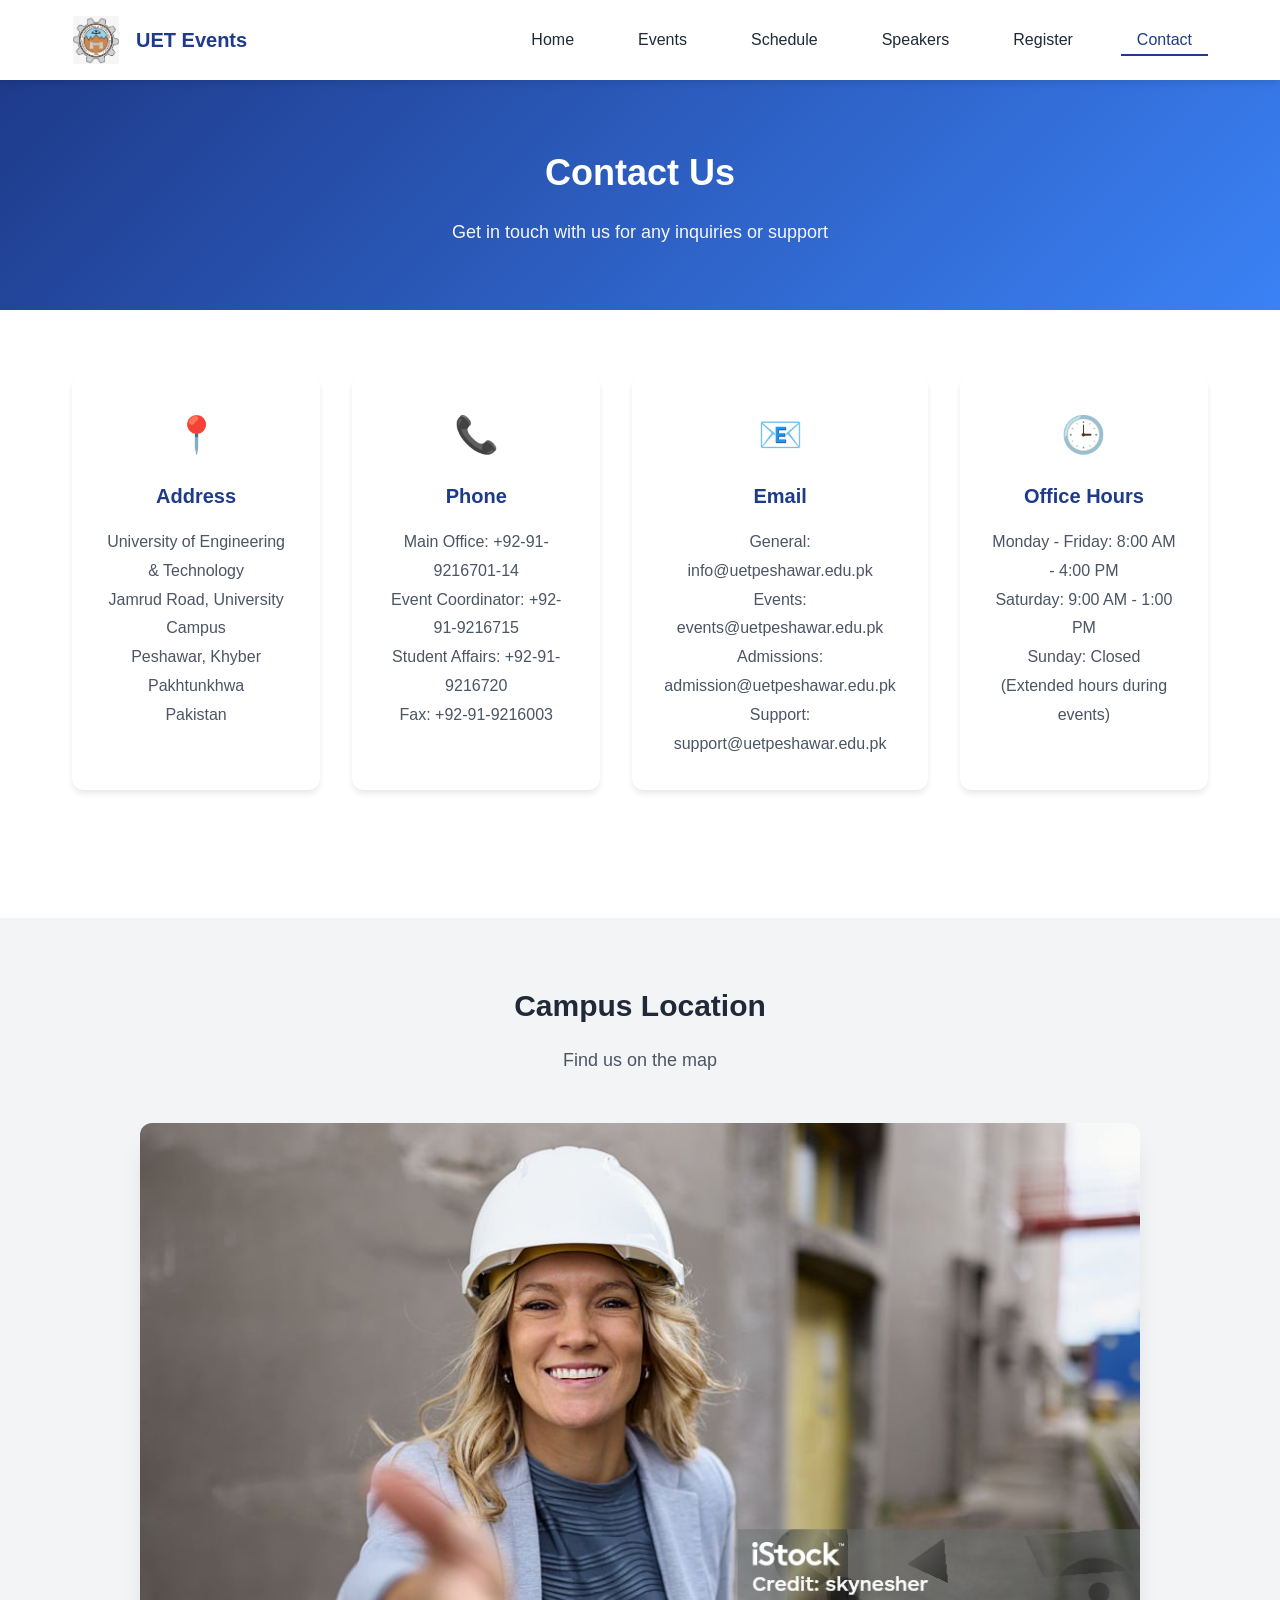
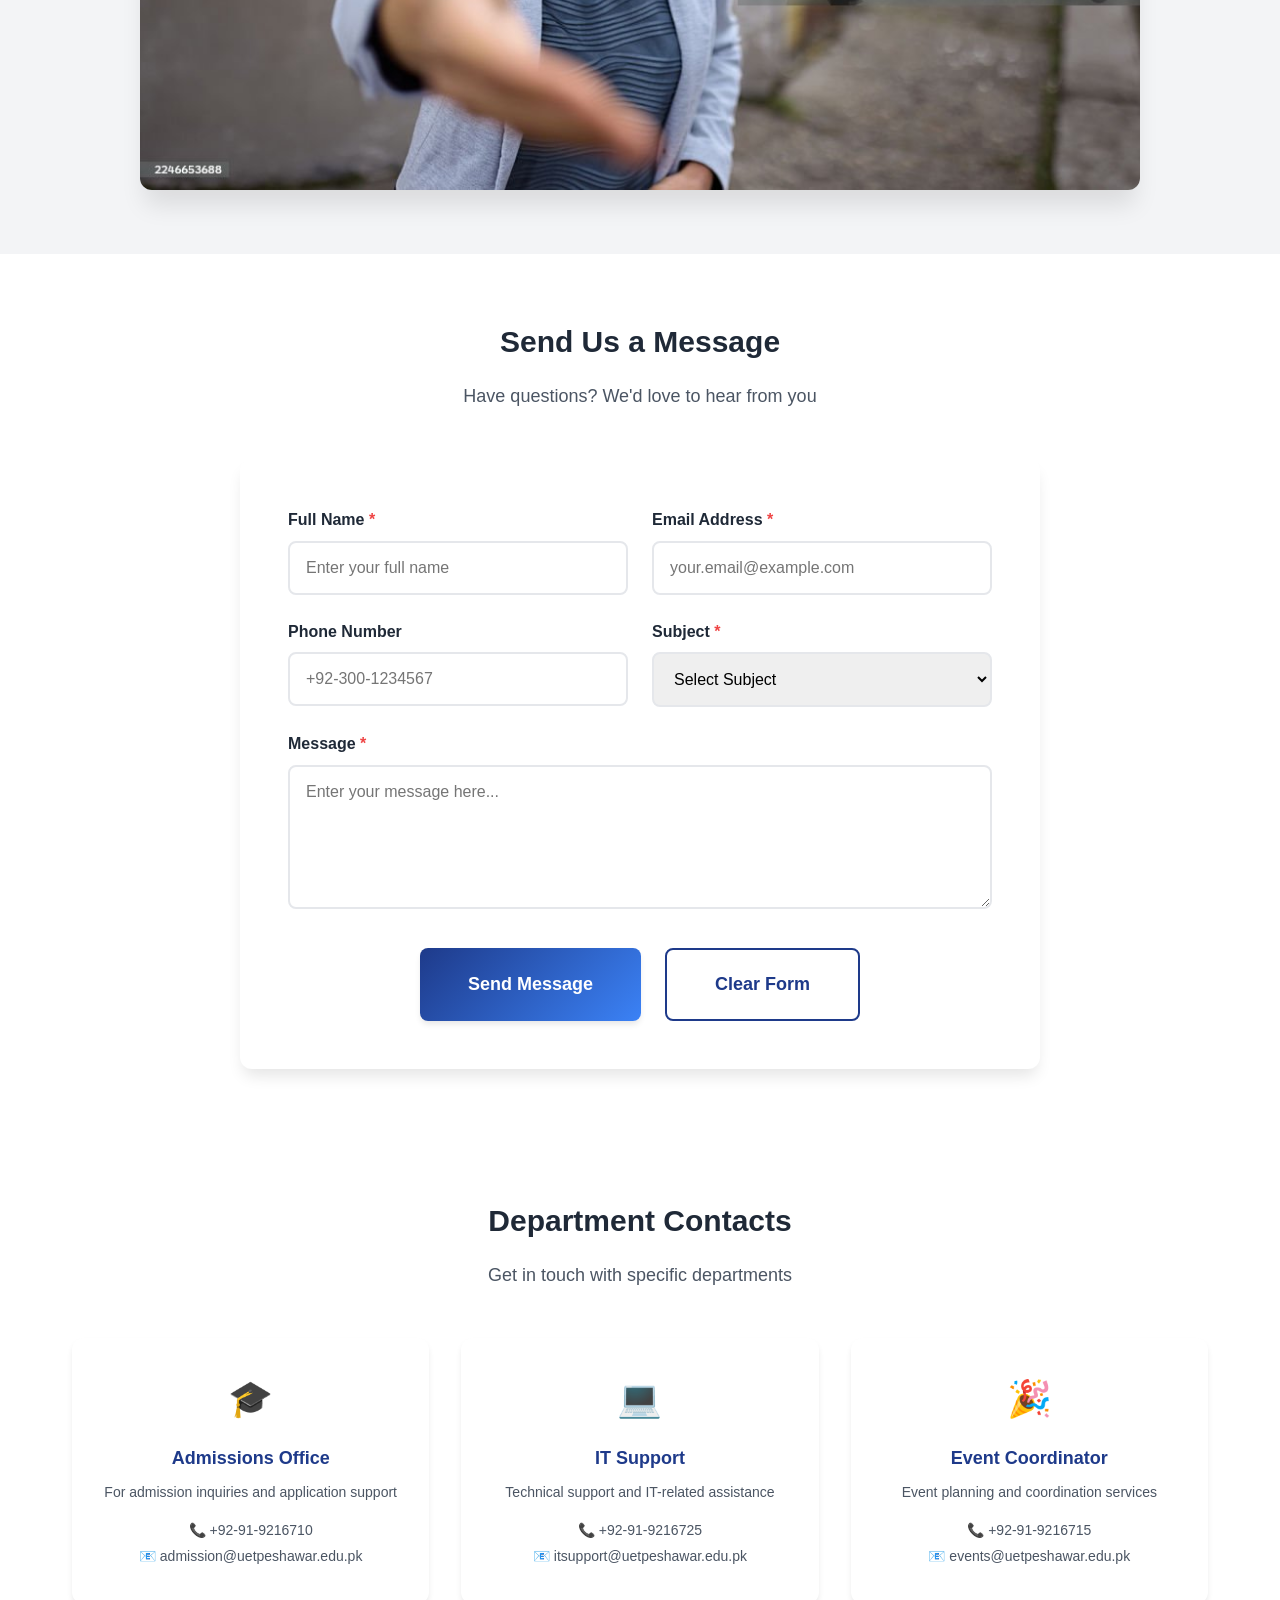
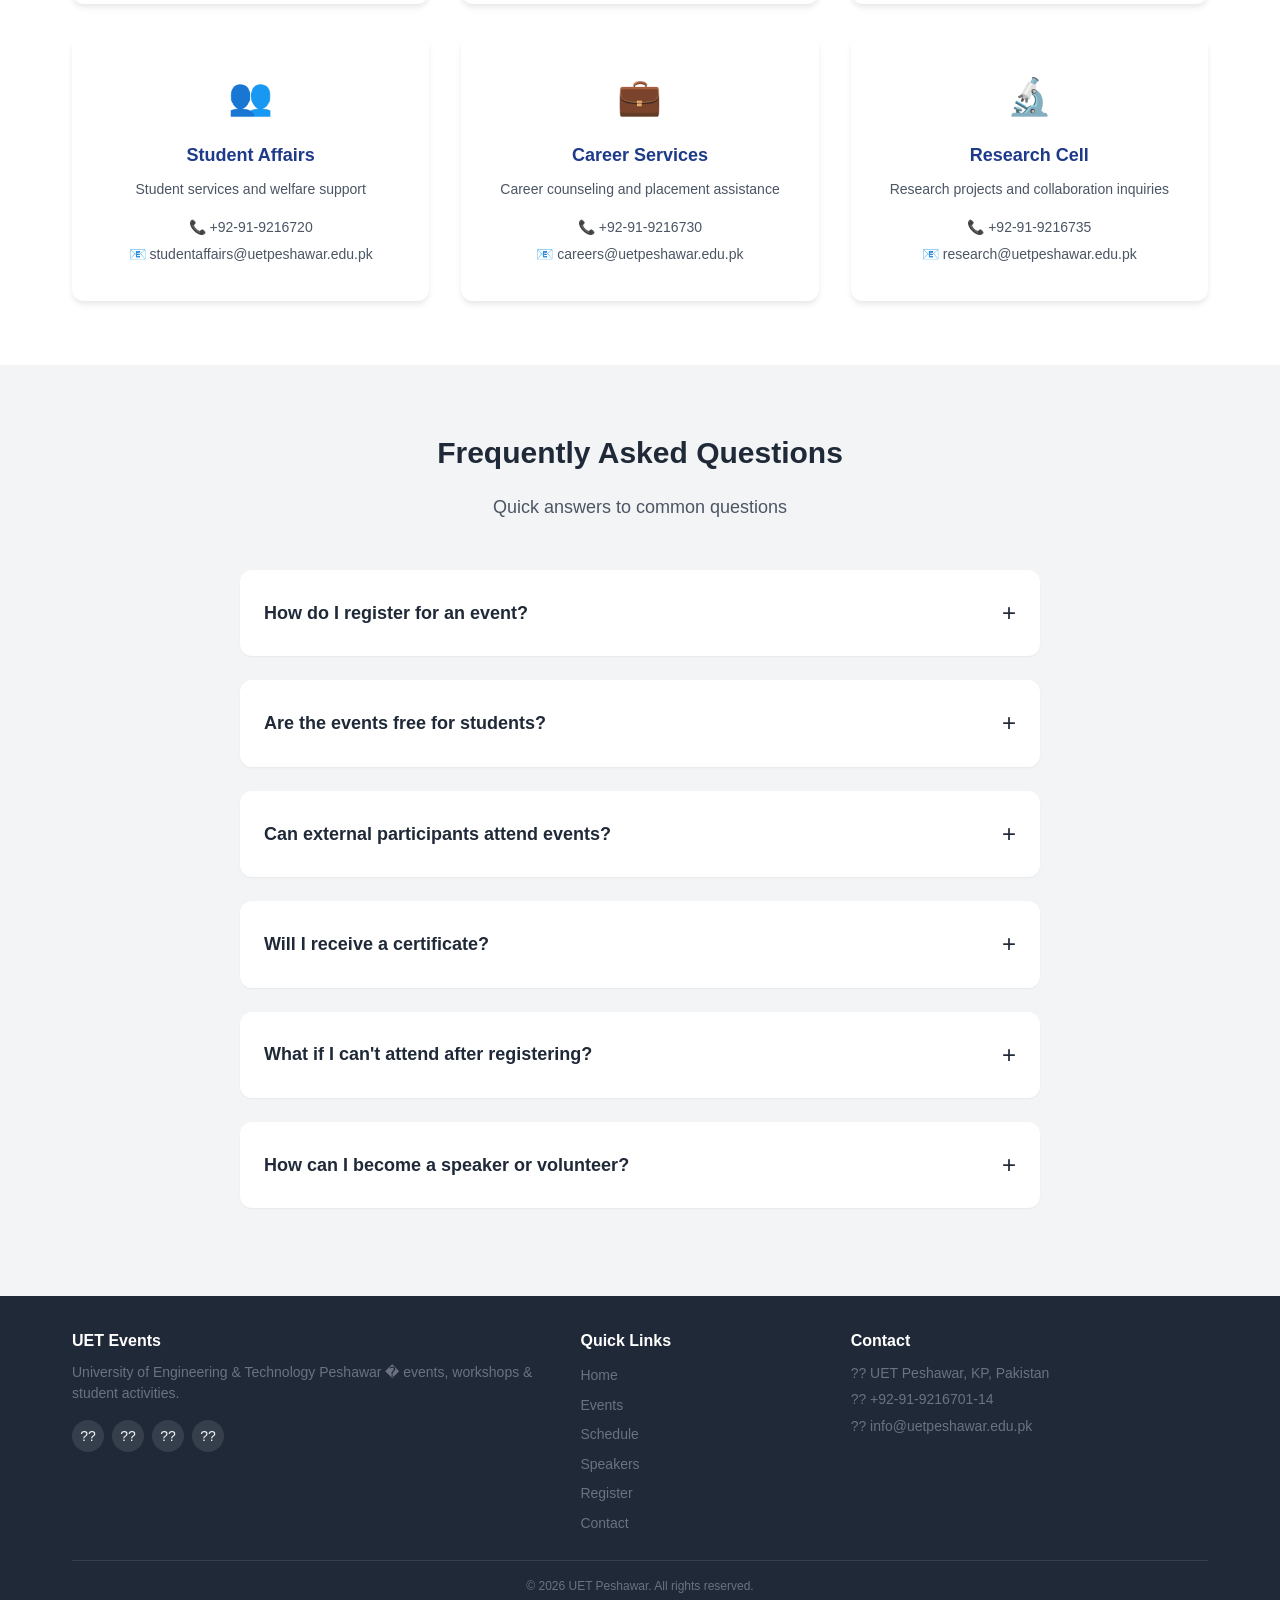
==== commit 00a51ccd: "Redesign the events and the Speakers" ====
--- a/contact.html
+++ b/contact.html
@@ -14,7 +14,7 @@
         <nav class="navbar">
             <div class="container nav-container">
                 <div class="logo">
-                    <img src="https://via.placeholder.com/50x50/1e3a8a/ffffff?text=UET" alt="UET Peshawar Logo" class="logo-img">
+                    <img src="images/logo/university-logo.png" alt="UET Peshawar Logo" class="logo-img">
                     <span class="logo-text">UET Events</span>
                 </div>
                 
@@ -109,7 +109,7 @@
                 <p class="section-subtitle">Find us on the map</p>
                 
                 <div class="map-container">
-                    <img src="https://images.unsplash.com/photo-1569336415962-a4bd9f69cd83?w=1000&h=600&fit=crop" alt="UET Peshawar Campus Map" class="campus-map">
+                    <img src="images/event-industry.png" alt="UET Peshawar Campus Map" class="campus-map">
                 </div>
             </div>
         </section>
--- a/style.css
+++ b/style.css
@@ -175,9 +175,10 @@
 }
 
 .logo-img {
-    width: 50px;
-    height: 50px;
+    width: 48px;
+    height: 48px;
     object-fit: contain;
+    border-radius: 4px;
 }
 
 .logo-text {
@@ -318,7 +319,7 @@
     left: 0;
     right: 0;
     bottom: 0;
-    background: url('images/hero/hero-banner.jpg') center/cover no-repeat;
+    background: url('images/event-ai-ml.png') center/cover no-repeat;
     opacity: 0.2;
     z-index: 0;
 }
